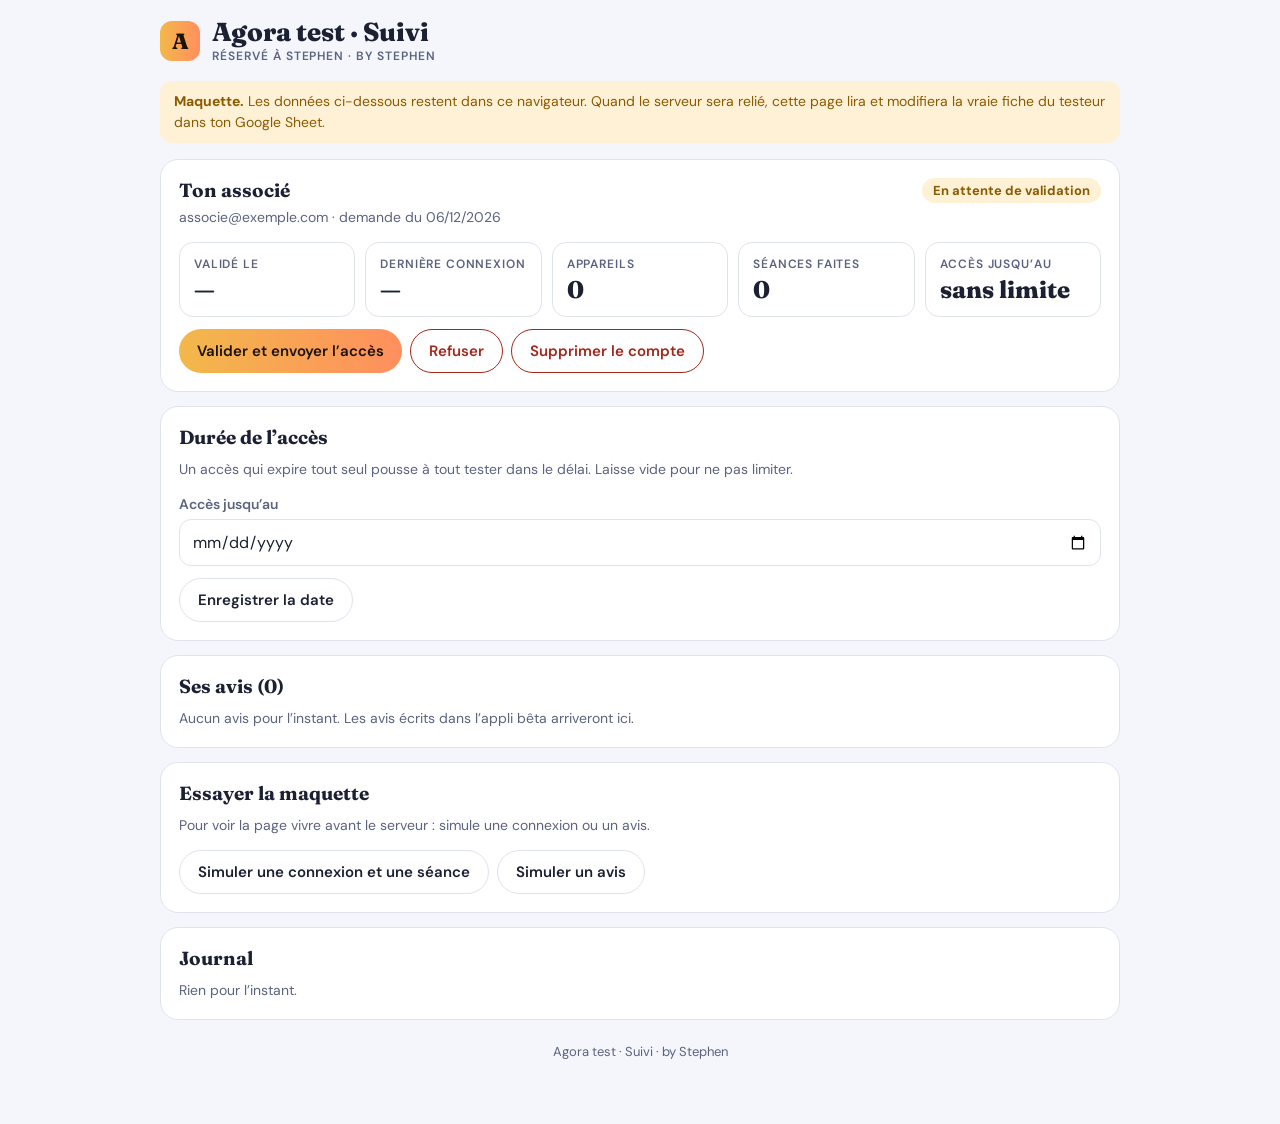
==== admin/index.html @ dd233558 "Page de suivi du testeur (admin), dans le dépôt de test Co-Authored-By: Claude Sonnet 5.5 <noreply@a" ====
<!doctype html>
<html lang="fr">
<head>
<meta charset="utf-8">
<meta name="viewport" content="width=device-width,initial-scale=1,viewport-fit=cover">
<meta name="robots" content="noindex,nofollow">
<title>Agora test · Suivi</title>
<link rel="preconnect" href="https://fonts.googleapis.com">
<link href="https://fonts.googleapis.com/css2?family=Fraunces:opsz,wght@9..144,600;9..144,800&family=DM+Sans:wght@400;500;600;700&display=swap" rel="stylesheet">
<style>
:root{--bg:#f4f6fb;--card:#fff;--ink:#1b2033;--mut:#5b6380;--line:#dfe3ee;--red:#7a2218;--red2:#c2391f;--ok:#1f7a4d;--okb:#e3f4ea;--wt:#8a5a00;--wtb:#fff1d6;--ko:#a3271b;--kob:#fde7e4;--gold:linear-gradient(90deg,#f2b84b,#ff8f5e)}
@media (prefers-color-scheme:dark){:root:not([data-theme=light]){--bg:#12151f;--card:#1b2030;--ink:#eef0f7;--mut:#a3abc4;--line:#2c3350;--okb:#14382a;--wtb:#3a2d0c;--kob:#41191a;--ok:#6fd6a0;--wt:#f1c46b;--ko:#ff8f84;--red:#ff9a86}}
*{box-sizing:border-box}
body{margin:0;background:var(--bg);color:var(--ink);font:16px/1.5 'DM Sans',system-ui,sans-serif;padding-block:0 40px;padding-left:max(16px,env(safe-area-inset-left,0px));padding-right:max(16px,env(safe-area-inset-right,0px))}
.w{max-width:960px;margin:0 auto}
header{display:flex;align-items:center;gap:12px;padding:18px 0 8px;flex-wrap:wrap}
.lg{width:40px;height:40px;border-radius:12px;background:var(--gold);display:grid;place-items:center;font:800 22px Fraunces,Georgia,serif;color:#1a1204}
h1{font:800 26px Fraunces,Georgia,serif;margin:0;line-height:1.1}
header small{display:block;color:var(--mut);font-size:12px;letter-spacing:.08em;text-transform:uppercase;font-weight:600}
.mock{background:var(--wtb);color:var(--wt);border-radius:12px;padding:10px 14px;font-size:14px;margin:8px 0 16px}
.card{background:var(--card);border:1px solid var(--line);border-radius:18px;padding:18px;margin-bottom:14px;min-width:0}
h2{font:700 19px Fraunces,Georgia,serif;margin:0 0 10px}
.kp{display:grid;grid-template-columns:repeat(auto-fit,minmax(150px,1fr));gap:10px}
.k{border:1px solid var(--line);border-radius:14px;padding:12px 14px}
.k span{display:block;font-size:12px;letter-spacing:.07em;text-transform:uppercase;color:var(--mut);font-weight:600}
.k b{display:block;font:800 24px Fraunces,Georgia,serif;margin-top:2px}
.st{display:inline-block;border-radius:99px;padding:3px 11px;font-size:13px;font-weight:700}
.st.ok{background:var(--okb);color:var(--ok)}.st.wt{background:var(--wtb);color:var(--wt)}.st.ko{background:var(--kob);color:var(--ko)}
.row{display:flex;flex-wrap:wrap;gap:10px;align-items:center;justify-content:space-between}
.btns{display:flex;flex-wrap:wrap;gap:8px;margin-top:12px}
button{font:600 15px 'DM Sans',sans-serif;border:1.5px solid var(--line);background:var(--card);color:var(--ink);border-radius:99px;padding:11px 18px;min-height:44px;cursor:pointer}
button.ok{background:var(--gold);border:0;color:#1a1204}
button.ko{color:var(--ko);border-color:var(--ko)}
button.sure{background:var(--ko);color:#fff;border-color:var(--ko)}
label{display:grid;gap:4px;font-size:14px;color:var(--mut);font-weight:600;margin-top:10px}
input,select,textarea{font:16px 'DM Sans',sans-serif;border:1px solid var(--line);border-radius:12px;padding:11px 12px;background:var(--card);color:var(--ink);width:100%}
table{width:100%;border-collapse:collapse;font-size:15px}
th{text-align:left;font-size:12px;letter-spacing:.07em;text-transform:uppercase;color:var(--red);padding:8px 6px;border-bottom:2px solid var(--line)}
td{padding:10px 6px;border-bottom:1px solid var(--line);vertical-align:top}
.sc{overflow-x:auto}
.mu{color:var(--mut);font-size:14px}
ul{margin:0;padding-left:18px}
footer{margin:22px 0;color:var(--mut);font-size:13px;text-align:center}
</style>
</head>
<body>
<div class="w">
<header><div class="lg">A</div><div><h1>Agora test · Suivi</h1><small>Réservé à Stephen · by Stephen</small></div></header>
<div class="mock"><b>Maquette.</b> Les données ci-dessous restent dans ce navigateur. Quand le serveur sera relié, cette page lira et modifiera la vraie fiche du testeur dans ton Google Sheet.</div>
<div id="app"></div>
<footer>Agora test · Suivi · by Stephen</footer>
</div>
<script>
(function(){
var K='agora_bete_suivi',S;
function def(){return{name:'Ton associé',email:'associe@exemple.com',status:'attente',created:today(),validated:'',last:'',devices:0,sessions:0,exp:'',fb:[],log:[]}}
function today(){return new Date().toISOString().slice(0,10)}
try{S=JSON.parse(localStorage.getItem(K)||'null')}catch(e){}
S=S||def();
function save(){try{localStorage.setItem(K,JSON.stringify(S))}catch(e){}}
function esc(s){return String(s==null?'':s).replace(/[&<>"]/g,function(c){return{'&':'&amp;','<':'&lt;','>':'&gt;','"':'&quot;'}[c]})}
function log(a){S.log.unshift({d:new Date().toLocaleString('fr-FR'),a:a});S.log=S.log.slice(0,100);save()}
function fd(d){if(!d)return '—';var p=d.split('-');return p.length===3?p[2]+'/'+p[1]+'/'+p[0]:d}
var SURE=null;
var BADGE={attente:['wt','En attente de validation'],actif:['ok','Actif'],bloque:['ko','Bloqué'],supprime:['ko','Supprimé'],expire:['wt','Accès expiré']};
function exp(){return S.status==='actif'&&S.exp&&S.exp<today()}
function view(){
  var st=exp()?'expire':S.status,b=BADGE[st];
  var h='<div class="card"><div class="row"><h2 style="margin:0">'+esc(S.name)+'</h2><span class="st '+b[0]+'">'+b[1]+'</span></div><p class="mu" style="margin:4px 0 0">'+esc(S.email)+' · demande du '+fd(S.created)+'</p>';
  h+='<div class="kp" style="margin-top:14px"><div class="k"><span>Validé le</span><b>'+fd(S.validated)+'</b></div><div class="k"><span>Dernière connexion</span><b>'+(S.last?fd(S.last):'—')+'</b></div><div class="k"><span>Appareils</span><b>'+S.devices+'</b></div><div class="k"><span>Séances faites</span><b>'+S.sessions+'</b></div><div class="k"><span>Accès jusqu’au</span><b>'+(S.exp?fd(S.exp):'sans limite')+'</b></div></div>';
  h+='<div class="btns">';
  if(S.status==='attente')h+='<button class="ok" data-a="val">Valider et envoyer l’accès</button><button class="ko" data-a="ref">Refuser</button>';
  if(S.status==='actif')h+='<button class="ko" data-a="blk">Bloquer</button>';
  if(S.status==='bloque')h+='<button class="ok" data-a="unb">Débloquer</button>';
  if(S.status==='supprime')h+='<button data-a="rst">Rouvrir une demande</button>';
  else h+=(SURE==='del'?'<button class="sure" data-a="del">Confirmer la suppression</button>':'<button class="ko" data-a="del">Supprimer le compte</button>');
  h+='</div>';
  if(S.status==='bloque'||S.status==='supprime')h+='<p class="mu" style="margin-top:10px">Avec le serveur : le contenu n’est plus envoyé et, à sa prochaine connexion, l’appli efface ses données locales. Hors ligne, ce qu’il a déjà téléchargé reste sur son appareil jusqu’à cette connexion.</p>';
  h+='</div>';
  h+='<div class="card"><h2>Durée de l’accès</h2><p class="mu" style="margin-top:0">Un accès qui expire tout seul pousse à tout tester dans le délai. Laisse vide pour ne pas limiter.</p><label>Accès jusqu’au<input type="date" id="exp" value="'+esc(S.exp)+'"></label><div class="btns"><button data-a="setexp">Enregistrer la date</button></div></div>';
  h+='<div class="card"><h2>Ses avis ('+S.fb.length+')</h2>'+(S.fb.length?'<div class="sc"><table><tr><th>Date</th><th>Écran</th><th>Avis</th></tr>'+S.fb.map(function(f){return '<tr><td>'+fd(f.d)+'</td><td>'+esc(f.s)+'</td><td>'+esc(f.t)+'</td></tr>'}).join('')+'</table></div>':'<p class="mu" style="margin:0">Aucun avis pour l’instant. Les avis écrits dans l’appli bêta arriveront ici.</p>')+'</div>';
  h+='<div class="card"><h2>Essayer la maquette</h2><p class="mu" style="margin-top:0">Pour voir la page vivre avant le serveur : simule une connexion ou un avis.</p><div class="btns"><button data-a="sim">Simuler une connexion et une séance</button><button data-a="simfb">Simuler un avis</button></div></div>';
  h+='<div class="card"><h2>Journal</h2>'+(S.log.length?'<ul>'+S.log.map(function(l){return '<li>'+esc(l.d)+' — '+esc(l.a)+'</li>'}).join('')+'</ul>':'<p class="mu" style="margin:0">Rien pour l’instant.</p>')+'</div>';
  document.getElementById('app').innerHTML=h;
}
document.addEventListener('click',function(e){var b=e.target.closest('[data-a]');if(!b)return;var a=b.dataset.a;
  if(a!=='del')SURE=null;
  if(a==='val'){S.status='actif';S.validated=today();log('Accès validé, e-mail envoyé (simulation)')}
  else if(a==='ref'){S.status='supprime';log('Demande refusée')}
  else if(a==='blk'){S.status='bloque';log('Compte bloqué')}
  else if(a==='unb'){S.status='actif';log('Compte débloqué')}
  else if(a==='del'){if(SURE!=='del'){SURE='del';view();return}SURE=null;S.status='supprime';S.devices=0;log('Compte supprimé')}
  else if(a==='rst'){S=def();S.log=[];log('Nouvelle demande')}
  else if(a==='setexp'){S.exp=document.getElementById('exp').value;log(S.exp?'Accès limité au '+fd(S.exp):'Limite d’accès retirée')}
  else if(a==='sim'){if(S.status!=='actif'){return}S.last=today();S.devices=Math.max(S.devices,1);S.sessions++;log('Connexion et séance (simulation)')}
  else if(a==='simfb'){S.fb.unshift({d:today(),s:'Studio',t:'Le minuteur est difficile à voir sur petit écran (exemple).'});log('Avis reçu (simulation)')}
  save();view()});
view();
})();
</script>
</body>
</html>
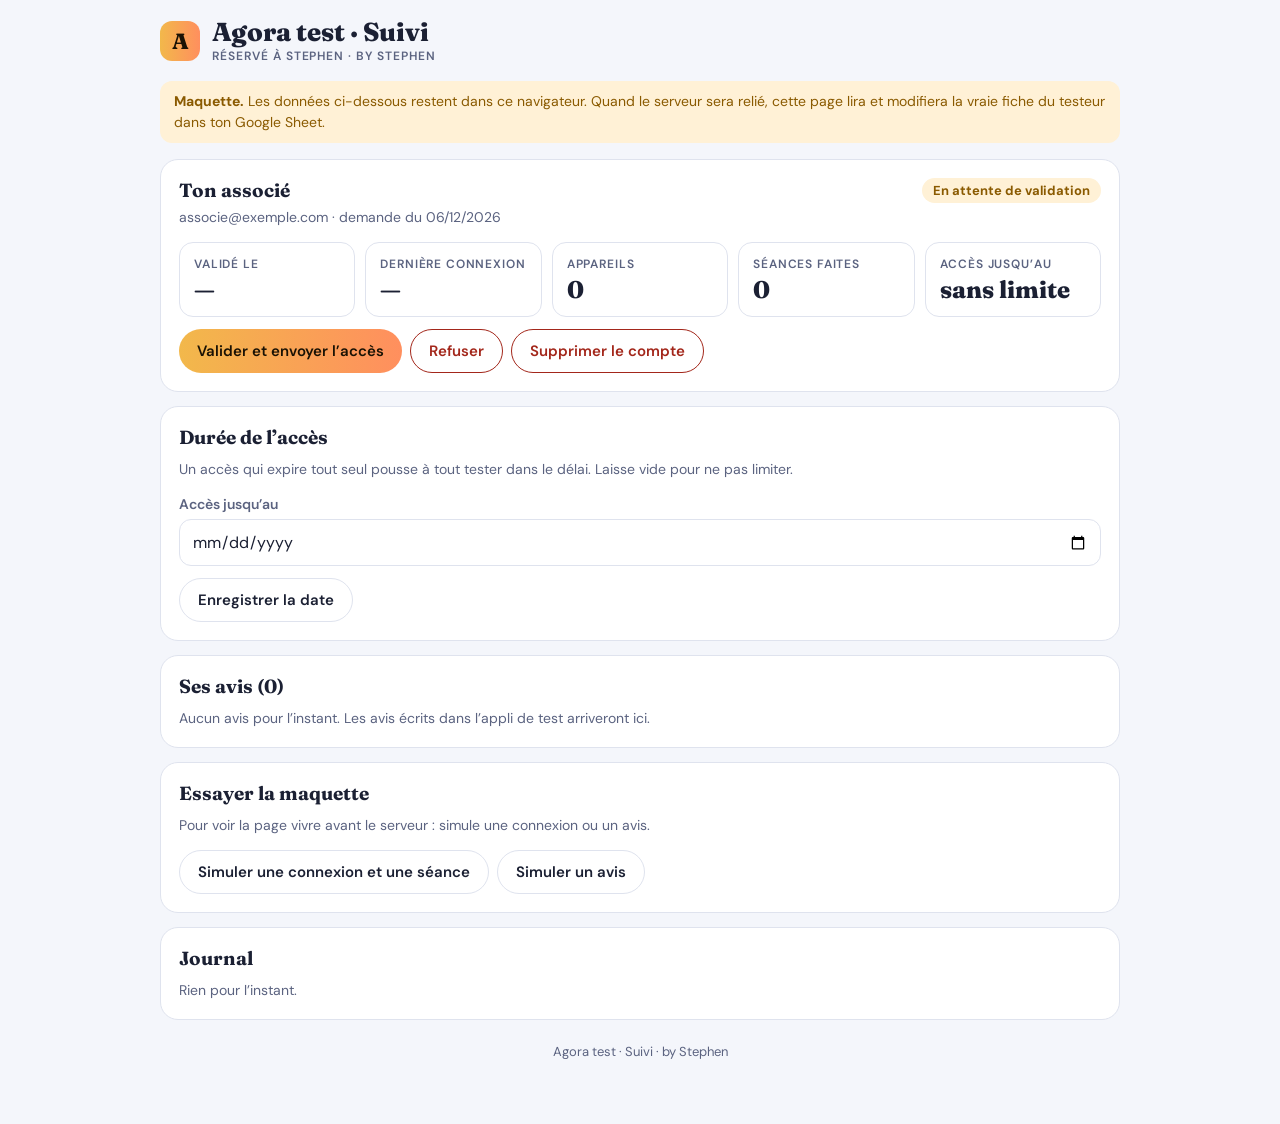
==== commit 1615ea0b: "Libellé : appli de test Co-Authored-By: Claude Sonnet 5.5 <noreply@anthropic.com> Claude-Session: ht" ====
--- a/admin/index.html
+++ b/admin/index.html
@@ -78,7 +78,7 @@
   if(S.status==='bloque'||S.status==='supprime')h+='<p class="mu" style="margin-top:10px">Avec le serveur : le contenu n’est plus envoyé et, à sa prochaine connexion, l’appli efface ses données locales. Hors ligne, ce qu’il a déjà téléchargé reste sur son appareil jusqu’à cette connexion.</p>';
   h+='</div>';
   h+='<div class="card"><h2>Durée de l’accès</h2><p class="mu" style="margin-top:0">Un accès qui expire tout seul pousse à tout tester dans le délai. Laisse vide pour ne pas limiter.</p><label>Accès jusqu’au<input type="date" id="exp" value="'+esc(S.exp)+'"></label><div class="btns"><button data-a="setexp">Enregistrer la date</button></div></div>';
-  h+='<div class="card"><h2>Ses avis ('+S.fb.length+')</h2>'+(S.fb.length?'<div class="sc"><table><tr><th>Date</th><th>Écran</th><th>Avis</th></tr>'+S.fb.map(function(f){return '<tr><td>'+fd(f.d)+'</td><td>'+esc(f.s)+'</td><td>'+esc(f.t)+'</td></tr>'}).join('')+'</table></div>':'<p class="mu" style="margin:0">Aucun avis pour l’instant. Les avis écrits dans l’appli bêta arriveront ici.</p>')+'</div>';
+  h+='<div class="card"><h2>Ses avis ('+S.fb.length+')</h2>'+(S.fb.length?'<div class="sc"><table><tr><th>Date</th><th>Écran</th><th>Avis</th></tr>'+S.fb.map(function(f){return '<tr><td>'+fd(f.d)+'</td><td>'+esc(f.s)+'</td><td>'+esc(f.t)+'</td></tr>'}).join('')+'</table></div>':'<p class="mu" style="margin:0">Aucun avis pour l’instant. Les avis écrits dans l’appli de test arriveront ici.</p>')+'</div>';
   h+='<div class="card"><h2>Essayer la maquette</h2><p class="mu" style="margin-top:0">Pour voir la page vivre avant le serveur : simule une connexion ou un avis.</p><div class="btns"><button data-a="sim">Simuler une connexion et une séance</button><button data-a="simfb">Simuler un avis</button></div></div>';
   h+='<div class="card"><h2>Journal</h2>'+(S.log.length?'<ul>'+S.log.map(function(l){return '<li>'+esc(l.d)+' — '+esc(l.a)+'</li>'}).join('')+'</ul>':'<p class="mu" style="margin:0">Rien pour l’instant.</p>')+'</div>';
   document.getElementById('app').innerHTML=h;
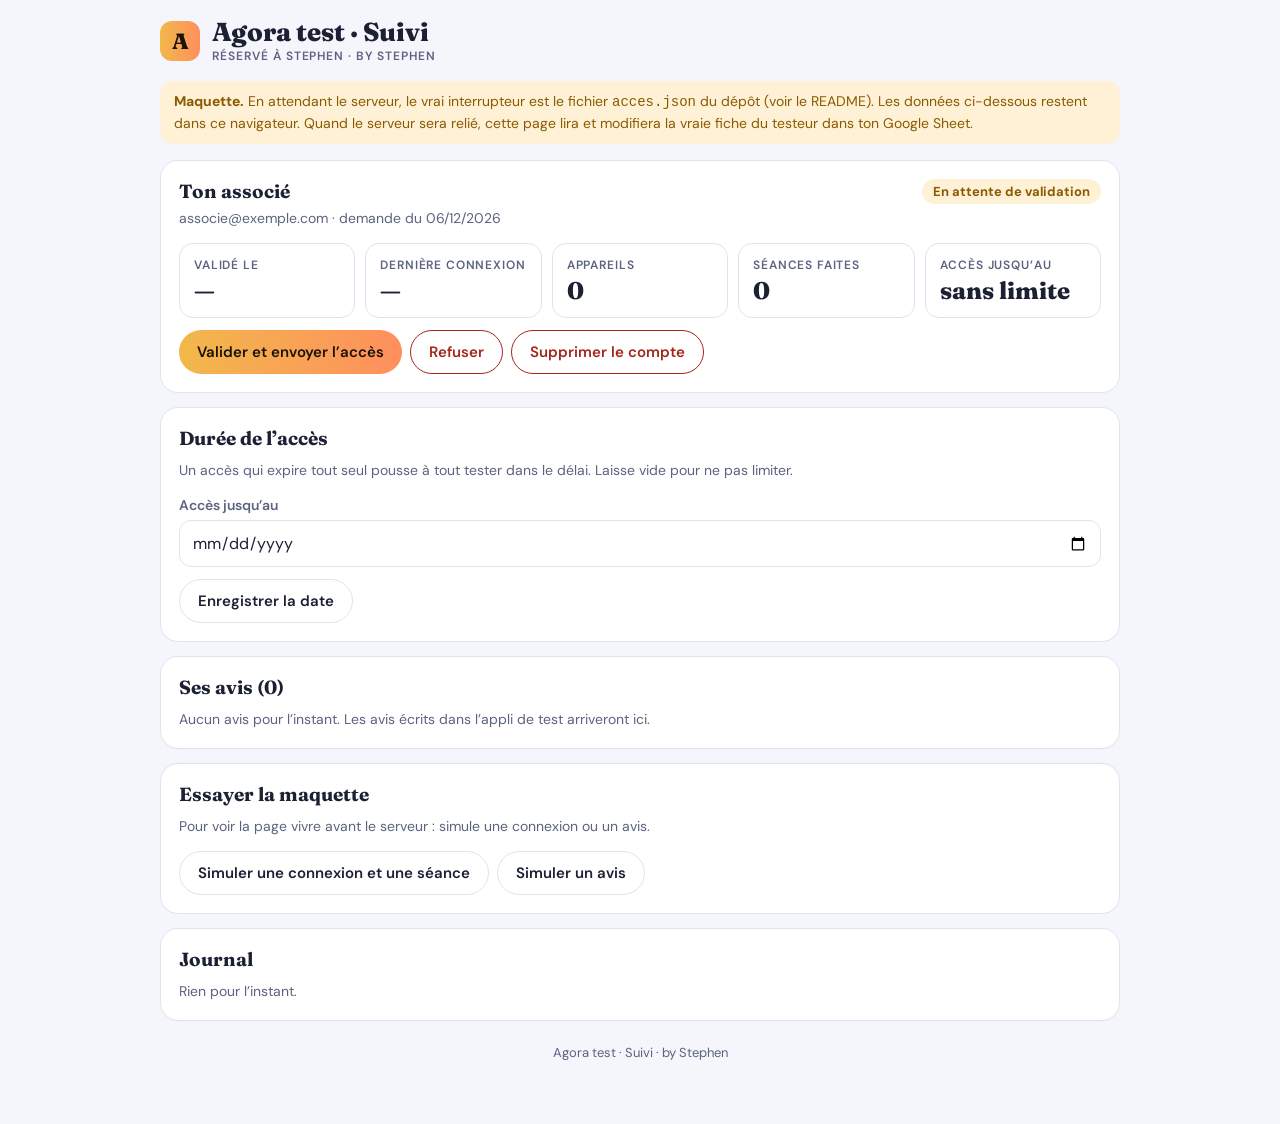
==== commit 9949a539: "Interrupteur d'accès sans serveur : acces.json (actif, date de fin) Co-Authored-By: Claude Sonnet 5." ====
--- a/admin/index.html
+++ b/admin/index.html
@@ -46,7 +46,7 @@
 <body>
 <div class="w">
 <header><div class="lg">A</div><div><h1>Agora test · Suivi</h1><small>Réservé à Stephen · by Stephen</small></div></header>
-<div class="mock"><b>Maquette.</b> Les données ci-dessous restent dans ce navigateur. Quand le serveur sera relié, cette page lira et modifiera la vraie fiche du testeur dans ton Google Sheet.</div>
+<div class="mock"><b>Maquette.</b> En attendant le serveur, le vrai interrupteur est le fichier <code>acces.json</code> du dépôt (voir le README). Les données ci-dessous restent dans ce navigateur. Quand le serveur sera relié, cette page lira et modifiera la vraie fiche du testeur dans ton Google Sheet.</div>
 <div id="app"></div>
 <footer>Agora test · Suivi · by Stephen</footer>
 </div>
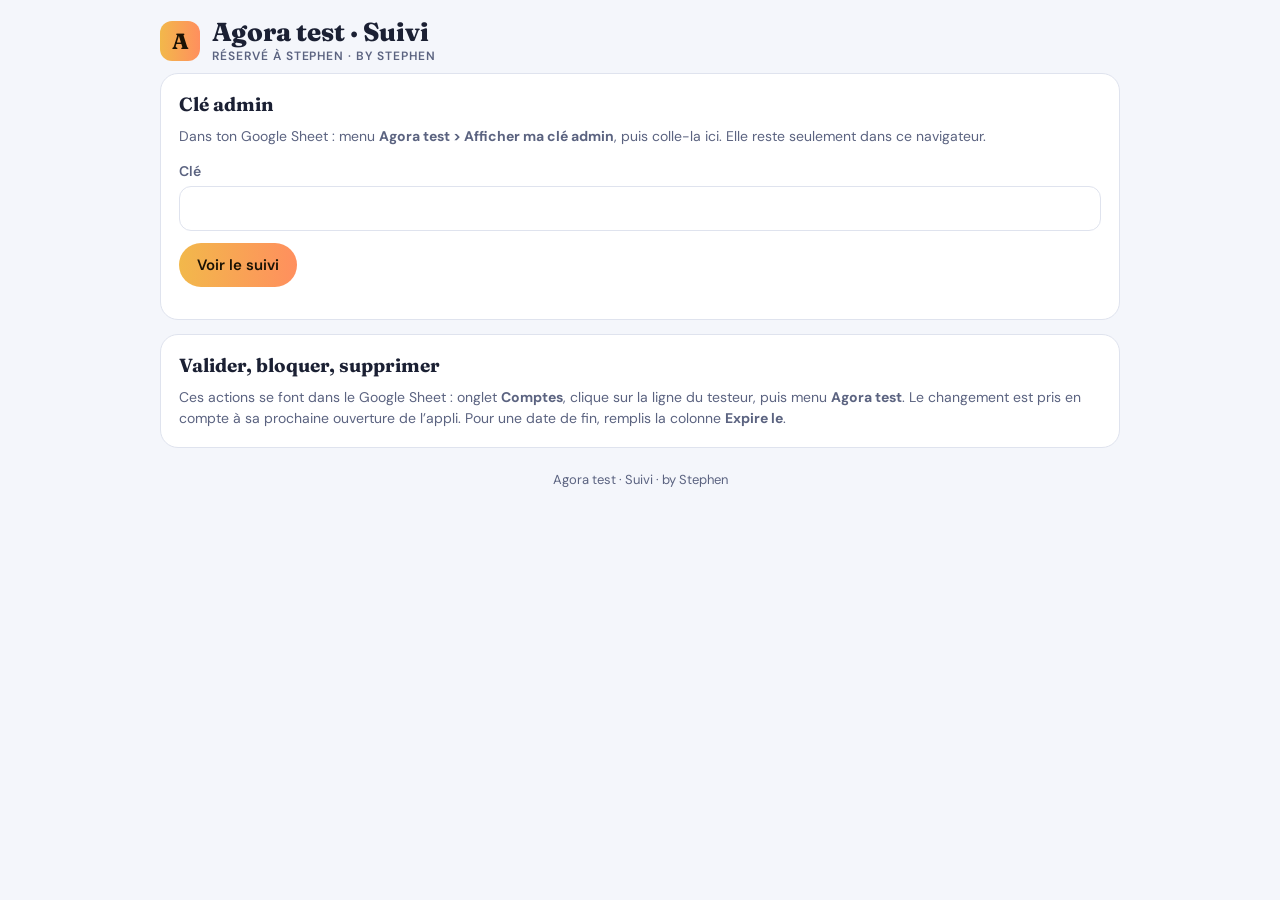
==== commit 997b9a71: "Brancher l'appli de test sur le serveur Google Sheet (demande, accès, un seul appareil, avis) et pag" ====
--- a/admin/index.html
+++ b/admin/index.html
@@ -46,56 +46,36 @@
 <body>
 <div class="w">
 <header><div class="lg">A</div><div><h1>Agora test · Suivi</h1><small>Réservé à Stephen · by Stephen</small></div></header>
-<div class="mock"><b>Maquette.</b> En attendant le serveur, le vrai interrupteur est le fichier <code>acces.json</code> du dépôt (voir le README). Les données ci-dessous restent dans ce navigateur. Quand le serveur sera relié, cette page lira et modifiera la vraie fiche du testeur dans ton Google Sheet.</div>
+<div class="card" id="login"><h2>Clé admin</h2><p class="mu" style="margin-top:0">Dans ton Google Sheet : menu <b>Agora test &gt; Afficher ma clé admin</b>, puis colle-la ici. Elle reste seulement dans ce navigateur.</p><label>Clé<input type="text" id="cle" autocomplete="off" autocapitalize="off"></label><div class="btns"><button class="ok" id="go">Voir le suivi</button></div><p class="mu" id="err" role="alert"></p></div>
 <div id="app"></div>
+<div class="card"><h2>Valider, bloquer, supprimer</h2><p class="mu" style="margin:0">Ces actions se font dans le Google Sheet : onglet <b>Comptes</b>, clique sur la ligne du testeur, puis menu <b>Agora test</b>. Le changement est pris en compte à sa prochaine ouverture de l’appli. Pour une date de fin, remplis la colonne <b>Expire le</b>.</p></div>
 <footer>Agora test · Suivi · by Stephen</footer>
 </div>
 <script>
 (function(){
-var K='agora_bete_suivi',S;
-function def(){return{name:'Ton associé',email:'associe@exemple.com',status:'attente',created:today(),validated:'',last:'',devices:0,sessions:0,exp:'',fb:[],log:[]}}
-function today(){return new Date().toISOString().slice(0,10)}
-try{S=JSON.parse(localStorage.getItem(K)||'null')}catch(e){}
-S=S||def();
-function save(){try{localStorage.setItem(K,JSON.stringify(S))}catch(e){}}
+var SRV="https://script.google.com/macros/s/AKfycbygZZYH-S2Ip1UM__LQB7IVFLzE67hJ4eNiQKwSxmW0inNk8V-Z-V5pdmPN0fMTqSHp/exec",K="agora_beta_cle";
 function esc(s){return String(s==null?'':s).replace(/[&<>"]/g,function(c){return{'&':'&amp;','<':'&lt;','>':'&gt;','"':'&quot;'}[c]})}
-function log(a){S.log.unshift({d:new Date().toLocaleString('fr-FR'),a:a});S.log=S.log.slice(0,100);save()}
-function fd(d){if(!d)return '—';var p=d.split('-');return p.length===3?p[2]+'/'+p[1]+'/'+p[0]:d}
-var SURE=null;
-var BADGE={attente:['wt','En attente de validation'],actif:['ok','Actif'],bloque:['ko','Bloqué'],supprime:['ko','Supprimé'],expire:['wt','Accès expiré']};
-function exp(){return S.status==='actif'&&S.exp&&S.exp<today()}
-function view(){
-  var st=exp()?'expire':S.status,b=BADGE[st];
-  var h='<div class="card"><div class="row"><h2 style="margin:0">'+esc(S.name)+'</h2><span class="st '+b[0]+'">'+b[1]+'</span></div><p class="mu" style="margin:4px 0 0">'+esc(S.email)+' · demande du '+fd(S.created)+'</p>';
-  h+='<div class="kp" style="margin-top:14px"><div class="k"><span>Validé le</span><b>'+fd(S.validated)+'</b></div><div class="k"><span>Dernière connexion</span><b>'+(S.last?fd(S.last):'—')+'</b></div><div class="k"><span>Appareils</span><b>'+S.devices+'</b></div><div class="k"><span>Séances faites</span><b>'+S.sessions+'</b></div><div class="k"><span>Accès jusqu’au</span><b>'+(S.exp?fd(S.exp):'sans limite')+'</b></div></div>';
-  h+='<div class="btns">';
-  if(S.status==='attente')h+='<button class="ok" data-a="val">Valider et envoyer l’accès</button><button class="ko" data-a="ref">Refuser</button>';
-  if(S.status==='actif')h+='<button class="ko" data-a="blk">Bloquer</button>';
-  if(S.status==='bloque')h+='<button class="ok" data-a="unb">Débloquer</button>';
-  if(S.status==='supprime')h+='<button data-a="rst">Rouvrir une demande</button>';
-  else h+=(SURE==='del'?'<button class="sure" data-a="del">Confirmer la suppression</button>':'<button class="ko" data-a="del">Supprimer le compte</button>');
-  h+='</div>';
-  if(S.status==='bloque'||S.status==='supprime')h+='<p class="mu" style="margin-top:10px">Avec le serveur : le contenu n’est plus envoyé et, à sa prochaine connexion, l’appli efface ses données locales. Hors ligne, ce qu’il a déjà téléchargé reste sur son appareil jusqu’à cette connexion.</p>';
-  h+='</div>';
-  h+='<div class="card"><h2>Durée de l’accès</h2><p class="mu" style="margin-top:0">Un accès qui expire tout seul pousse à tout tester dans le délai. Laisse vide pour ne pas limiter.</p><label>Accès jusqu’au<input type="date" id="exp" value="'+esc(S.exp)+'"></label><div class="btns"><button data-a="setexp">Enregistrer la date</button></div></div>';
-  h+='<div class="card"><h2>Ses avis ('+S.fb.length+')</h2>'+(S.fb.length?'<div class="sc"><table><tr><th>Date</th><th>Écran</th><th>Avis</th></tr>'+S.fb.map(function(f){return '<tr><td>'+fd(f.d)+'</td><td>'+esc(f.s)+'</td><td>'+esc(f.t)+'</td></tr>'}).join('')+'</table></div>':'<p class="mu" style="margin:0">Aucun avis pour l’instant. Les avis écrits dans l’appli de test arriveront ici.</p>')+'</div>';
-  h+='<div class="card"><h2>Essayer la maquette</h2><p class="mu" style="margin-top:0">Pour voir la page vivre avant le serveur : simule une connexion ou un avis.</p><div class="btns"><button data-a="sim">Simuler une connexion et une séance</button><button data-a="simfb">Simuler un avis</button></div></div>';
-  h+='<div class="card"><h2>Journal</h2>'+(S.log.length?'<ul>'+S.log.map(function(l){return '<li>'+esc(l.d)+' — '+esc(l.a)+'</li>'}).join('')+'</ul>':'<p class="mu" style="margin:0">Rien pour l’instant.</p>')+'</div>';
+function fd(d){if(!d)return '—';var t=new Date(d);return isNaN(t)?esc(d):t.toLocaleDateString('fr-FR')+' '+t.toLocaleTimeString('fr-FR',{hour:'2-digit',minute:'2-digit'})}
+var B={'en attente':['wt','En attente'],'validé':['ok','Actif'],'bloqué':['ko','Bloqué'],'supprimé':['ko','Supprimé'],'expiré':['wt','Expiré']};
+function load(cle){
+  var err=document.getElementById('err');err.textContent='Chargement…';
+  fetch(SRV,{method:'POST',headers:{'Content-Type':'text/plain;charset=utf-8'},body:JSON.stringify({action:'liste',cle:cle})}).then(function(r){return r.json()}).then(function(r){
+    if(!r.ok){err.textContent=r.erreur||'Refusé.';try{localStorage.removeItem(K)}catch(e){}return}
+    try{localStorage.setItem(K,cle)}catch(e){}
+    err.textContent='';document.getElementById('login').style.display='none';draw(r)
+  }).catch(function(){err.textContent='Connexion impossible.'});
+}
+function draw(r){
+  var c=r.comptes||[],a=r.avis||[];
+  var h='<div class="card"><h2>Comptes ('+c.length+')</h2>'+(c.length?'<div class="sc"><table><tr><th>Nom</th><th>E-mail</th><th>Statut</th><th>Dernière connexion</th><th>Fin d’accès</th></tr>'+c.map(function(x){var b=B[x.statut]||['wt',esc(x.statut)];return '<tr><td>'+esc(x.nom)+'</td><td>'+esc(x.email)+'</td><td><span class="st '+b[0]+'">'+b[1]+'</span></td><td>'+fd(x.derniere)+'</td><td>'+(x.expire?fd(x.expire).split(' ')[0]:'sans limite')+'</td></tr>'}).join('')+'</table></div>':'<p class="mu" style="margin:0">Aucune demande pour l’instant.</p>')+'</div>';
+  h+='<div class="card"><h2>Avis reçus ('+a.length+')</h2>'+(a.length?'<div class="sc"><table><tr><th>Date</th><th>Testeur</th><th>Écran</th><th>Avis</th></tr>'+a.slice().reverse().map(function(f){return '<tr><td>'+fd(f[0])+'</td><td>'+esc(f[1])+'</td><td>'+esc(f[2])+'</td><td>'+esc(f[3])+'</td></tr>'}).join('')+'</table></div>':'<p class="mu" style="margin:0">Aucun avis pour l’instant.</p>')+'</div>';
+  h+='<div class="btns"><button id="rf">Actualiser</button></div>';
   document.getElementById('app').innerHTML=h;
+  document.getElementById('rf').onclick=function(){load(localStorage.getItem(K)||'')};
 }
-document.addEventListener('click',function(e){var b=e.target.closest('[data-a]');if(!b)return;var a=b.dataset.a;
-  if(a!=='del')SURE=null;
-  if(a==='val'){S.status='actif';S.validated=today();log('Accès validé, e-mail envoyé (simulation)')}
-  else if(a==='ref'){S.status='supprime';log('Demande refusée')}
-  else if(a==='blk'){S.status='bloque';log('Compte bloqué')}
-  else if(a==='unb'){S.status='actif';log('Compte débloqué')}
-  else if(a==='del'){if(SURE!=='del'){SURE='del';view();return}SURE=null;S.status='supprime';S.devices=0;log('Compte supprimé')}
-  else if(a==='rst'){S=def();S.log=[];log('Nouvelle demande')}
-  else if(a==='setexp'){S.exp=document.getElementById('exp').value;log(S.exp?'Accès limité au '+fd(S.exp):'Limite d’accès retirée')}
-  else if(a==='sim'){if(S.status!=='actif'){return}S.last=today();S.devices=Math.max(S.devices,1);S.sessions++;log('Connexion et séance (simulation)')}
-  else if(a==='simfb'){S.fb.unshift({d:today(),s:'Studio',t:'Le minuteur est difficile à voir sur petit écran (exemple).'});log('Avis reçu (simulation)')}
-  save();view()});
-view();
+document.getElementById('go').onclick=function(){load(document.getElementById('cle').value.trim())};
+var k='';try{k=localStorage.getItem(K)||''}catch(e){}
+if(k)load(k);
 })();
 </script>
 </body>
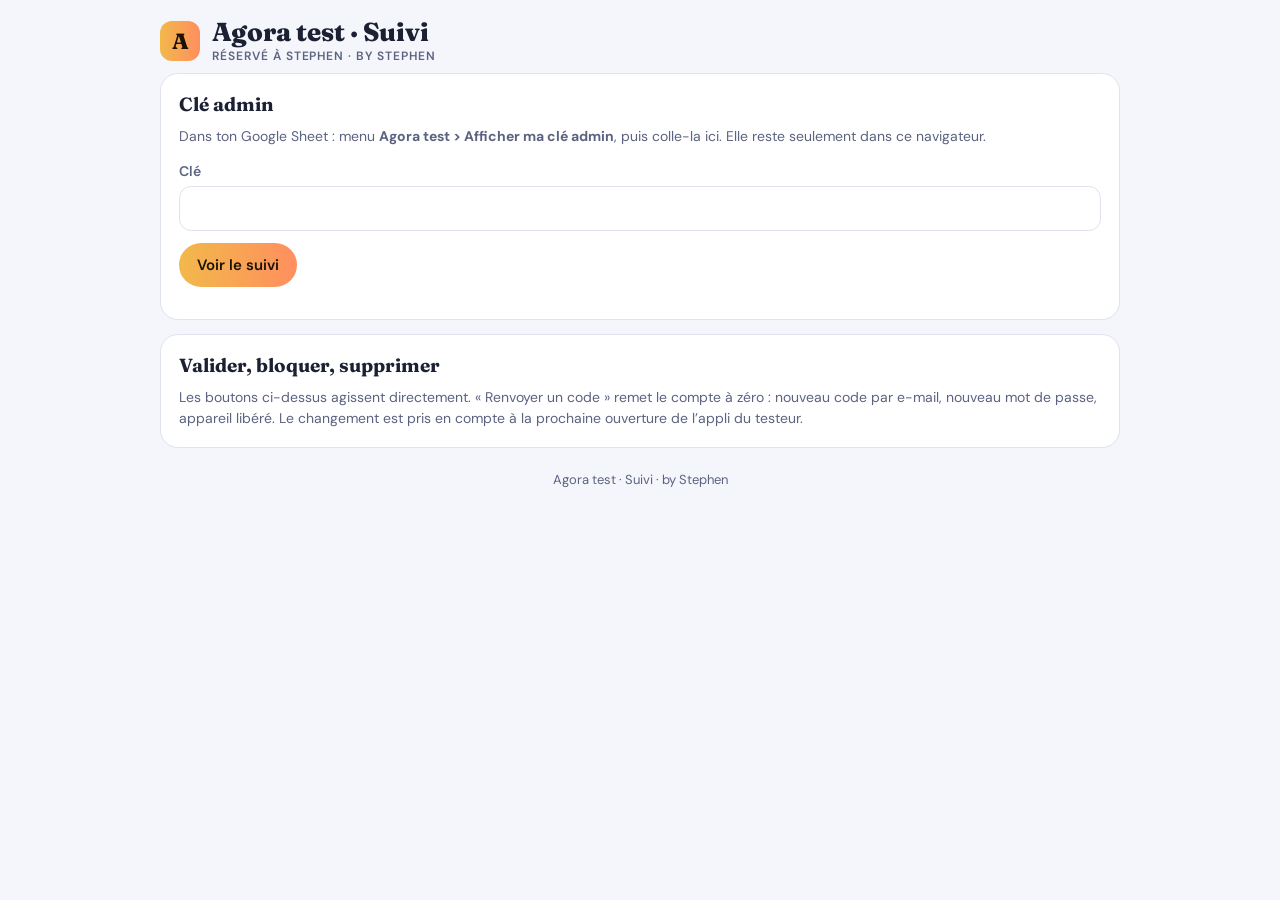
==== commit fcdd2f34: "Accès : code d'activation à usage unique, mot de passe créé par le testeur, un seul appareil ; admin" ====
--- a/admin/index.html
+++ b/admin/index.html
@@ -47,8 +47,9 @@
 <div class="w">
 <header><div class="lg">A</div><div><h1>Agora test · Suivi</h1><small>Réservé à Stephen · by Stephen</small></div></header>
 <div class="card" id="login"><h2>Clé admin</h2><p class="mu" style="margin-top:0">Dans ton Google Sheet : menu <b>Agora test &gt; Afficher ma clé admin</b>, puis colle-la ici. Elle reste seulement dans ce navigateur.</p><label>Clé<input type="text" id="cle" autocomplete="off" autocapitalize="off"></label><div class="btns"><button class="ok" id="go">Voir le suivi</button></div><p class="mu" id="err" role="alert"></p></div>
+<p class="mu" id="msg" role="status"></p>
 <div id="app"></div>
-<div class="card"><h2>Valider, bloquer, supprimer</h2><p class="mu" style="margin:0">Ces actions se font dans le Google Sheet : onglet <b>Comptes</b>, clique sur la ligne du testeur, puis menu <b>Agora test</b>. Le changement est pris en compte à sa prochaine ouverture de l’appli. Pour une date de fin, remplis la colonne <b>Expire le</b>.</p></div>
+<div class="card"><h2>Valider, bloquer, supprimer</h2><p class="mu" style="margin:0">Les boutons ci-dessus agissent directement. « Renvoyer un code » remet le compte à zéro : nouveau code par e-mail, nouveau mot de passe, appareil libéré. Le changement est pris en compte à la prochaine ouverture de l’appli du testeur.</p></div>
 <footer>Agora test · Suivi · by Stephen</footer>
 </div>
 <script>
@@ -65,14 +66,29 @@
     err.textContent='';document.getElementById('login').style.display='none';draw(r)
   }).catch(function(){err.textContent='Connexion impossible.'});
 }
+function acts(x){var e=esc(x.email),st=x.statut,h='';
+  if(st==='en attente')h+='<button class="ok" data-op="valider" data-e="'+e+'">Valider et envoyer le code</button> ';
+  if(st==='validé'||st==='expiré')h+='<button data-op="valider" data-e="'+e+'">Renvoyer un code</button> <button data-op="appareil" data-e="'+e+'">Autre appareil</button> <button class="ko" data-op="bloquer" data-e="'+e+'">Bloquer</button> <input type="date" class="dd" data-e="'+e+'" value="'+esc((x.expire||'').toString().slice(0,10))+'" style="width:auto;padding:8px"><button data-op="expire" data-e="'+e+'">Fixer la fin</button> ';
+  if(st==='bloqué')h+='<button class="ok" data-op="debloquer" data-e="'+e+'">Débloquer</button> ';
+  if(st==='supprimé')h+='<button class="ok" data-op="valider" data-e="'+e+'">Revalider</button> ';
+  if(st!=='supprimé')h+='<button class="ko" data-op="supprimer" data-e="'+e+'">Supprimer</button>';
+  return '<div class="btns" style="margin:0">'+h+'</div>'}
+function etatTxt(x){if(x.statut==='validé'){return x.active?'Compte activé'+(x.appareil?' · appareil lié':''):(x.code?'Code envoyé, pas encore activé':'Validé')}return ''}
+function act(op,em){var cle=localStorage.getItem(K)||'',date='';
+  if(op==='expire'){var i=document.querySelector('.dd[data-e="'+em+'"]');date=i?i.value:''}
+  fetch(SRV,{method:'POST',headers:{'Content-Type':'text/plain;charset=utf-8'},body:JSON.stringify({action:'admin',cle:cle,op:op,email:em,date:date})}).then(function(r){return r.json()}).then(function(r){document.getElementById('msg').textContent=r.ok?'Fait.':(r.erreur||'Refusé.');load(cle)}).catch(function(){document.getElementById('msg').textContent='Connexion impossible.'})}
 function draw(r){
-  var c=r.comptes||[],a=r.avis||[];
-  var h='<div class="card"><h2>Comptes ('+c.length+')</h2>'+(c.length?'<div class="sc"><table><tr><th>Nom</th><th>E-mail</th><th>Statut</th><th>Dernière connexion</th><th>Fin d’accès</th></tr>'+c.map(function(x){var b=B[x.statut]||['wt',esc(x.statut)];return '<tr><td>'+esc(x.nom)+'</td><td>'+esc(x.email)+'</td><td><span class="st '+b[0]+'">'+b[1]+'</span></td><td>'+fd(x.derniere)+'</td><td>'+(x.expire?fd(x.expire).split(' ')[0]:'sans limite')+'</td></tr>'}).join('')+'</table></div>':'<p class="mu" style="margin:0">Aucune demande pour l’instant.</p>')+'</div>';
+  var c=r.comptes||[],a=r.avis||[],j=r.journal||[];
+  var n=function(st){return c.filter(function(x){return x.statut===st}).length};
+  var h='<div class="kp"><div class="k"><span>En attente</span><b>'+n('en attente')+'</b></div><div class="k"><span>Actifs</span><b>'+n('validé')+'</b></div><div class="k"><span>Bloqués</span><b>'+n('bloqué')+'</b></div><div class="k"><span>Avis reçus</span><b>'+a.length+'</b></div></div><div style="height:14px"></div>';
+  h+='<div class="card"><h2>Comptes ('+c.length+')</h2>'+(c.length?c.map(function(x){var b=B[x.statut]||['wt',esc(x.statut)];return '<div class="card" style="margin:0 0 10px"><div class="row"><div><b>'+esc(x.nom)+'</b><div class="mu">'+esc(x.email)+(x.tel?' · '+esc(x.tel):'')+(x.age?' · '+esc(x.age)+' ans':'')+'</div></div><span class="st '+b[0]+'">'+b[1]+'</span></div><p class="mu" style="margin:8px 0">Demande du '+fd(x.demande).split(' ')[0]+' · '+(etatTxt(x)||'—')+' · dernière connexion : '+fd(x.derniere)+' · fin d’accès : '+(x.expire?fd(x.expire).split(' ')[0]:'sans limite')+'</p>'+acts(x)+'</div>'}).join(''):'<p class="mu" style="margin:0">Aucune demande pour l’instant.</p>')+'</div>';
   h+='<div class="card"><h2>Avis reçus ('+a.length+')</h2>'+(a.length?'<div class="sc"><table><tr><th>Date</th><th>Testeur</th><th>Écran</th><th>Avis</th></tr>'+a.slice().reverse().map(function(f){return '<tr><td>'+fd(f[0])+'</td><td>'+esc(f[1])+'</td><td>'+esc(f[2])+'</td><td>'+esc(f[3])+'</td></tr>'}).join('')+'</table></div>':'<p class="mu" style="margin:0">Aucun avis pour l’instant.</p>')+'</div>';
+  h+='<div class="card"><h2>Journal</h2>'+(j.length?'<ul>'+j.slice().reverse().map(function(l){return '<li>'+fd(l[0])+' — '+esc(l[1])+'</li>'}).join('')+'</ul>':'<p class="mu" style="margin:0">Rien pour l’instant.</p>')+'</div>';
   h+='<div class="btns"><button id="rf">Actualiser</button></div>';
   document.getElementById('app').innerHTML=h;
   document.getElementById('rf').onclick=function(){load(localStorage.getItem(K)||'')};
 }
+document.addEventListener('click',function(ev){var b=ev.target.closest('[data-op]');if(!b)return;var op=b.dataset.op,em=b.dataset.e;if(op==='supprimer'&&b.dataset.sure!=='1'){b.dataset.sure='1';b.textContent='Confirmer la suppression';return}act(op,em)});
 document.getElementById('go').onclick=function(){load(document.getElementById('cle').value.trim())};
 var k='';try{k=localStorage.getItem(K)||''}catch(e){}
 if(k)load(k);
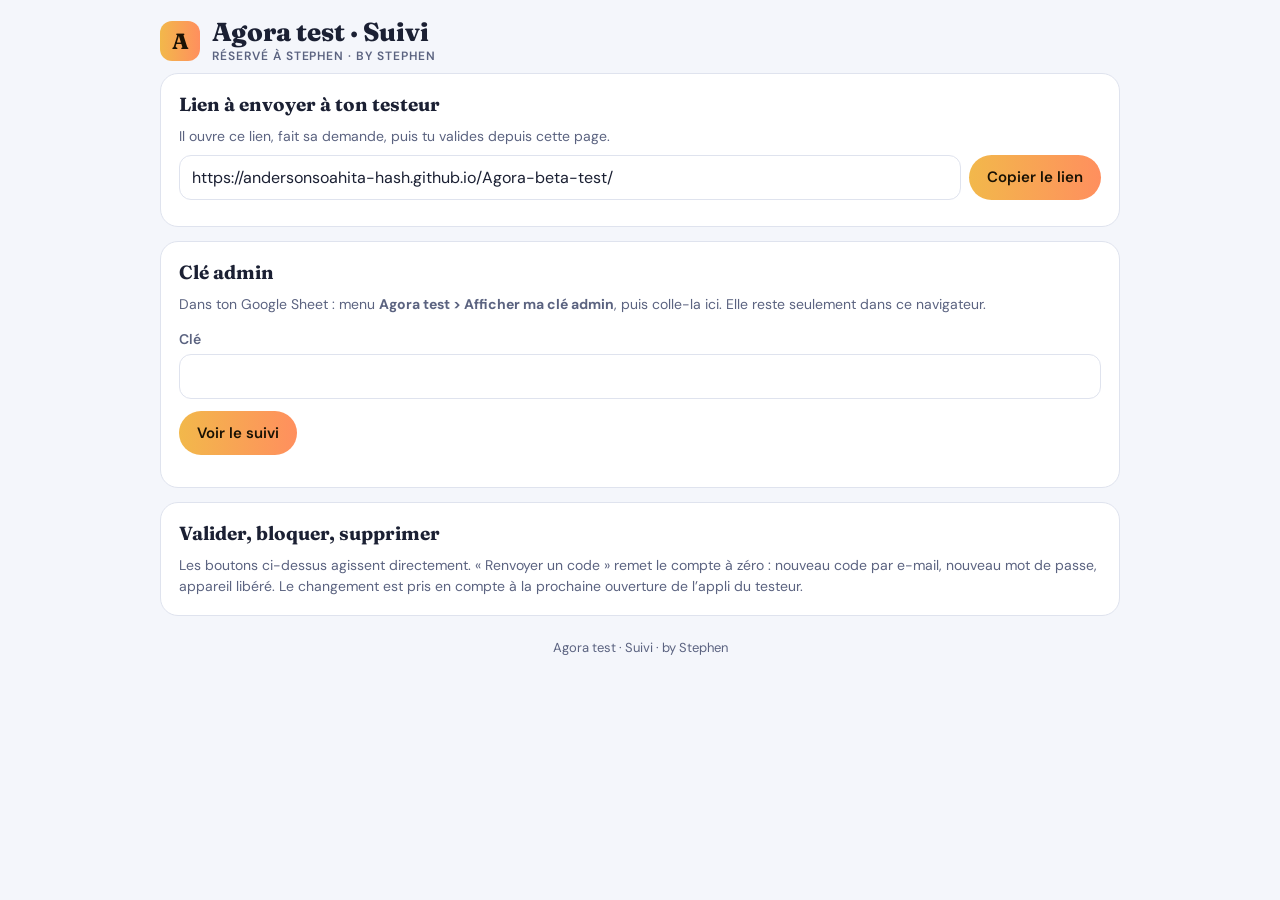
==== commit 77daf1d0: "Admin : lien de l'appli de test à copier Co-Authored-By: Claude Sonnet 5.5 <noreply@anthropic.com> C" ====
--- a/admin/index.html
+++ b/admin/index.html
@@ -46,6 +46,7 @@
 <body>
 <div class="w">
 <header><div class="lg">A</div><div><h1>Agora test · Suivi</h1><small>Réservé à Stephen · by Stephen</small></div></header>
+<div class="card"><h2>Lien à envoyer à ton testeur</h2><p class="mu" style="margin:0 0 8px">Il ouvre ce lien, fait sa demande, puis tu valides depuis cette page.</p><div class="btns" style="margin:0"><input type="text" id="lnk" readonly value="https://andersonsoahita-hash.github.io/Agora-beta-test/" style="flex:1;min-width:220px" onfocus="this.select()"><button class="ok" id="cp">Copier le lien</button></div><p class="mu" id="cpm" role="status" style="margin:8px 0 0"></p></div>
 <div class="card" id="login"><h2>Clé admin</h2><p class="mu" style="margin-top:0">Dans ton Google Sheet : menu <b>Agora test &gt; Afficher ma clé admin</b>, puis colle-la ici. Elle reste seulement dans ce navigateur.</p><label>Clé<input type="text" id="cle" autocomplete="off" autocapitalize="off"></label><div class="btns"><button class="ok" id="go">Voir le suivi</button></div><p class="mu" id="err" role="alert"></p></div>
 <p class="mu" id="msg" role="status"></p>
 <div id="app"></div>
@@ -71,8 +72,10 @@
   if(st==='validé'||st==='expiré')h+='<button data-op="valider" data-e="'+e+'">Renvoyer un code</button> <button data-op="appareil" data-e="'+e+'">Autre appareil</button> <button class="ko" data-op="bloquer" data-e="'+e+'">Bloquer</button> <input type="date" class="dd" data-e="'+e+'" value="'+esc((x.expire||'').toString().slice(0,10))+'" style="width:auto;padding:8px"><button data-op="expire" data-e="'+e+'">Fixer la fin</button> ';
   if(st==='bloqué')h+='<button class="ok" data-op="debloquer" data-e="'+e+'">Débloquer</button> ';
   if(st==='supprimé')h+='<button class="ok" data-op="valider" data-e="'+e+'">Revalider</button> ';
-  if(st!=='supprimé')h+='<button class="ko" data-op="supprimer" data-e="'+e+'">Supprimer</button>';
+  if(st!=='supprimé')h+='<button class="ko" data-op="supprimer" data-e="'+e+'">Supprimer</button> ';
+  h+='<button class="ko" data-op="effacer" data-e="'+e+'">Effacer définitivement</button>';
   return '<div class="btns" style="margin:0">'+h+'</div>'}
+function usageTxt(u){var k=Object.keys(u||{}).sort(function(a,b){return u[b]-u[a]});return k.length?k.map(function(f){return esc(f)+' ×'+u[f]}).join(' · '):'aucune activité enregistrée'}
 function etatTxt(x){if(x.statut==='validé'){return x.active?'Compte activé'+(x.appareil?' · appareil lié':''):(x.code?'Code envoyé, pas encore activé':'Validé')}return ''}
 function act(op,em){var cle=localStorage.getItem(K)||'',date='';
   if(op==='expire'){var i=document.querySelector('.dd[data-e="'+em+'"]');date=i?i.value:''}
@@ -81,14 +84,19 @@
   var c=r.comptes||[],a=r.avis||[],j=r.journal||[];
   var n=function(st){return c.filter(function(x){return x.statut===st}).length};
   var h='<div class="kp"><div class="k"><span>En attente</span><b>'+n('en attente')+'</b></div><div class="k"><span>Actifs</span><b>'+n('validé')+'</b></div><div class="k"><span>Bloqués</span><b>'+n('bloqué')+'</b></div><div class="k"><span>Avis reçus</span><b>'+a.length+'</b></div></div><div style="height:14px"></div>';
-  h+='<div class="card"><h2>Comptes ('+c.length+')</h2>'+(c.length?c.map(function(x){var b=B[x.statut]||['wt',esc(x.statut)];return '<div class="card" style="margin:0 0 10px"><div class="row"><div><b>'+esc(x.nom)+'</b><div class="mu">'+esc(x.email)+(x.tel?' · '+esc(x.tel):'')+(x.age?' · '+esc(x.age)+' ans':'')+'</div></div><span class="st '+b[0]+'">'+b[1]+'</span></div><p class="mu" style="margin:8px 0">Demande du '+fd(x.demande).split(' ')[0]+' · '+(etatTxt(x)||'—')+' · dernière connexion : '+fd(x.derniere)+' · fin d’accès : '+(x.expire?fd(x.expire).split(' ')[0]:'sans limite')+'</p>'+acts(x)+'</div>'}).join(''):'<p class="mu" style="margin:0">Aucune demande pour l’instant.</p>')+'</div>';
+  h+='<div class="card"><h2>Comptes ('+c.length+')</h2>'+(c.length?c.map(function(x){var b=B[x.statut]||['wt',esc(x.statut)];return '<div class="card" style="margin:0 0 10px"><div class="row"><div><b>'+esc(x.nom)+'</b><div class="mu">'+esc(x.email)+(x.tel?' · '+esc(x.tel):'')+(x.age?' · '+esc(x.age)+' ans':'')+'</div></div><span class="st '+b[0]+'">'+b[1]+'</span></div><p class="mu" style="margin:8px 0">Demande du '+fd(x.demande).split(' ')[0]+' · '+(etatTxt(x)||'—')+' · dernière connexion : '+fd(x.derniere)+' · fin d’accès : '+(x.expire?fd(x.expire).split(' ')[0]:'sans limite')+'</p>'+(x.statut==='validé'?'<p class="mu" style="margin:0 0 8px"><b>Fonctions utilisées :</b> '+usageTxt((r.usage||{})[String(x.email).toLowerCase()])+'</p>':'')+acts(x)+'</div>'}).join(''):'<p class="mu" style="margin:0">Aucune demande pour l’instant.</p>')+'</div>';
+  var tot={};Object.keys(r.usage||{}).forEach(function(m){Object.keys(r.usage[m]).forEach(function(f){tot[f]=(tot[f]||0)+r.usage[m][f]})});
+  var tk=Object.keys(tot).sort(function(a,b){return tot[b]-tot[a]});
+  h+='<div class="card"><h2>Fonctions les plus utilisées</h2>'+(tk.length?'<div class="sc"><table><tr><th>Fonction</th><th>Utilisations</th><th>Par qui</th></tr>'+tk.map(function(f){var who=Object.keys(r.usage).filter(function(m){return r.usage[m][f]}).map(function(m){return esc(m)+' ('+r.usage[m][f]+')'}).join(', ');return '<tr><td>'+esc(f)+'</td><td>'+tot[f]+'</td><td>'+who+'</td></tr>'}).join('')+'</table></div>':'<p class="mu" style="margin:0">Pas encore d’activité. Elle apparaît quand un testeur utilise l’appli (envoi toutes les 30 secondes).</p>')+'</div>';
   h+='<div class="card"><h2>Avis reçus ('+a.length+')</h2>'+(a.length?'<div class="sc"><table><tr><th>Date</th><th>Testeur</th><th>Écran</th><th>Avis</th></tr>'+a.slice().reverse().map(function(f){return '<tr><td>'+fd(f[0])+'</td><td>'+esc(f[1])+'</td><td>'+esc(f[2])+'</td><td>'+esc(f[3])+'</td></tr>'}).join('')+'</table></div>':'<p class="mu" style="margin:0">Aucun avis pour l’instant.</p>')+'</div>';
   h+='<div class="card"><h2>Journal</h2>'+(j.length?'<ul>'+j.slice().reverse().map(function(l){return '<li>'+fd(l[0])+' — '+esc(l[1])+'</li>'}).join('')+'</ul>':'<p class="mu" style="margin:0">Rien pour l’instant.</p>')+'</div>';
   h+='<div class="btns"><button id="rf">Actualiser</button></div>';
   document.getElementById('app').innerHTML=h;
   document.getElementById('rf').onclick=function(){load(localStorage.getItem(K)||'')};
 }
-document.addEventListener('click',function(ev){var b=ev.target.closest('[data-op]');if(!b)return;var op=b.dataset.op,em=b.dataset.e;if(op==='supprimer'&&b.dataset.sure!=='1'){b.dataset.sure='1';b.textContent='Confirmer la suppression';return}act(op,em)});
+document.addEventListener('click',function(ev){var b=ev.target.closest('[data-op]');if(!b)return;var op=b.dataset.op,em=b.dataset.e;if((op==='supprimer'||op==='effacer')&&b.dataset.sure!=='1'){b.dataset.sure='1';b.textContent=op==='effacer'?'Confirmer : effacer pour toujours':'Confirmer la suppression';return}act(op,em)});
+document.getElementById('cp').onclick=function(){var i=document.getElementById('lnk'),m=document.getElementById('cpm');function ok(){m.textContent='Lien copié.'}function fb(){i.focus();i.select();try{document.execCommand('copy')?ok():m.textContent='Sélectionné : fais Copier (Cmd+C).'}catch(e){m.textContent='Sélectionné : fais Copier (Cmd+C).'}}
+ if(navigator.clipboard&&navigator.clipboard.writeText){navigator.clipboard.writeText(i.value).then(ok).catch(fb)}else fb()};
 document.getElementById('go').onclick=function(){load(document.getElementById('cle').value.trim())};
 var k='';try{k=localStorage.getItem(K)||''}catch(e){}
 if(k)load(k);
